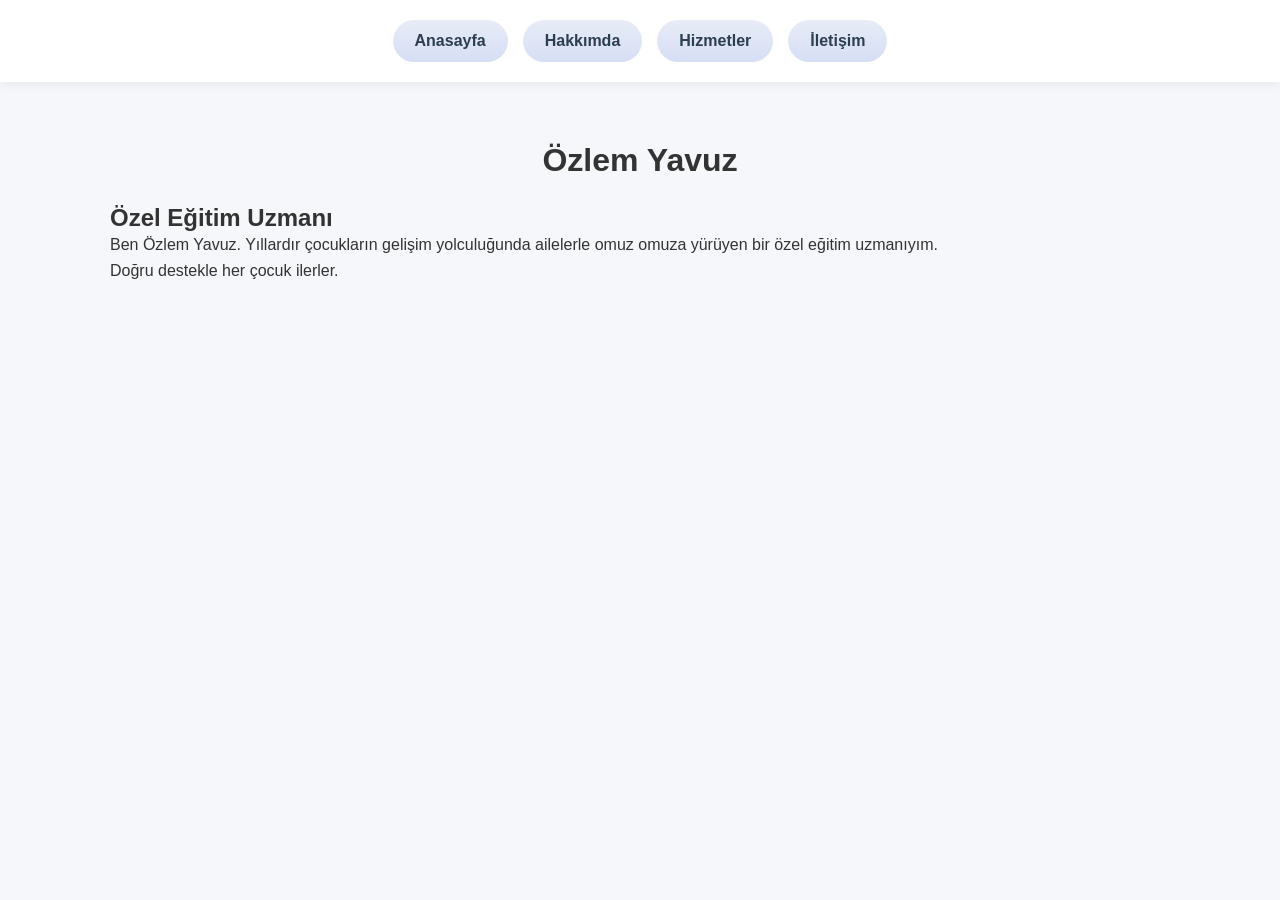
==== index.html @ 6f32b8f5 "Add files via upload" ====
<!DOCTYPE html>
<html lang="tr">
<head>
  <meta charset="UTF-8">
  <title>Özlem Yavuz | Özel Eğitim Uzmanı</title>
  <meta name="viewport" content="width=device-width, initial-scale=1.0">
  <link rel="stylesheet" href="style.css">
</head>

<body>

<nav>
  <a href="index.html">Anasayfa</a>
  <a href="hakkimda.html">Hakkımda</a>
  <a href="hizmetler.html">Hizmetler</a>
  <a href="iletisim.html">İletişim</a>
</nav>

<div class="container">
  <h1>Özlem Yavuz</h1>
  <h2>Özel Eğitim Uzmanı</h2>

  <p>
    Ben Özlem Yavuz. Yıllardır çocukların gelişim yolculuğunda ailelerle
    omuz omuza yürüyen bir özel eğitim uzmanıyım.
  </p>

  <p>
    Doğru destekle her çocuk ilerler.
  </p>
</div>

</body>
</html>
---- style.css ----
* {
  box-sizing: border-box;
  margin: 0;
  padding: 0;
  font-family: Arial, Helvetica, sans-serif;
}

body {
  background: #f6f7fb;
  color: #333;
}

/* ÜST MENÜ – BUTONLU */
nav {
  display: flex;
  justify-content: center;
  gap: 15px;
  padding: 20px;
  background: #ffffff;
  box-shadow: 0 4px 10px rgba(0,0,0,0.05);
}

nav a {
  text-decoration: none;
  padding: 12px 22px;
  border-radius: 30px;
  background: linear-gradient(to bottom, #e8ecf7, #d6def5);
  color: #2c3e50;
  font-weight: 600;
  transition: all 0.25s ease;
}

nav a:hover {
  transform: translateY(-3px);
  box-shadow: 0 8px 18px rgba(0,0,0,0.15);
  background: linear-gradient(to bottom, #d6def5, #c4cff0);
}

/* SAYFA GENEL */
.container {
  max-width: 1100px;
  margin: 40px auto;
  padding: 20px;
}

/* BAŞLIKLAR */
h1 {
  text-align: center;
  margin-bottom: 25px;
}

p {
  line-height: 1.6;
}

/* HİZMETLER – BALON KARTLAR */
.services {
  display: grid;
  grid-template-columns: repeat(auto-fit, minmax(260px, 1fr));
  gap: 25px;
  margin-top: 40px;
}

.service-card {
  background: linear-gradient(to bottom, #ffffff, #eef1fb);
  border-radius: 25px;
  padding: 25px;
  box-shadow: 0 10px 25px rgba(0,0,0,0.08);
  transition: all 0.3s ease;
  cursor: pointer;
}

.service-card h3 {
  margin-bottom: 10px;
}

.service-card:hover {
  transform: translateY(-6px) scale(1.02);
  box-shadow: 0 20px 35px rgba(0,0,0,0.18);
  background: linear-gradient(to bottom, #fdfefe, #e3e8fb);
}

.service-card:active {
  transform: translateY(-2px) scale(0.98);
}

/* MOBİL */
@media (max-width: 600px) {
  nav {
    flex-wrap: wrap;
  }
}
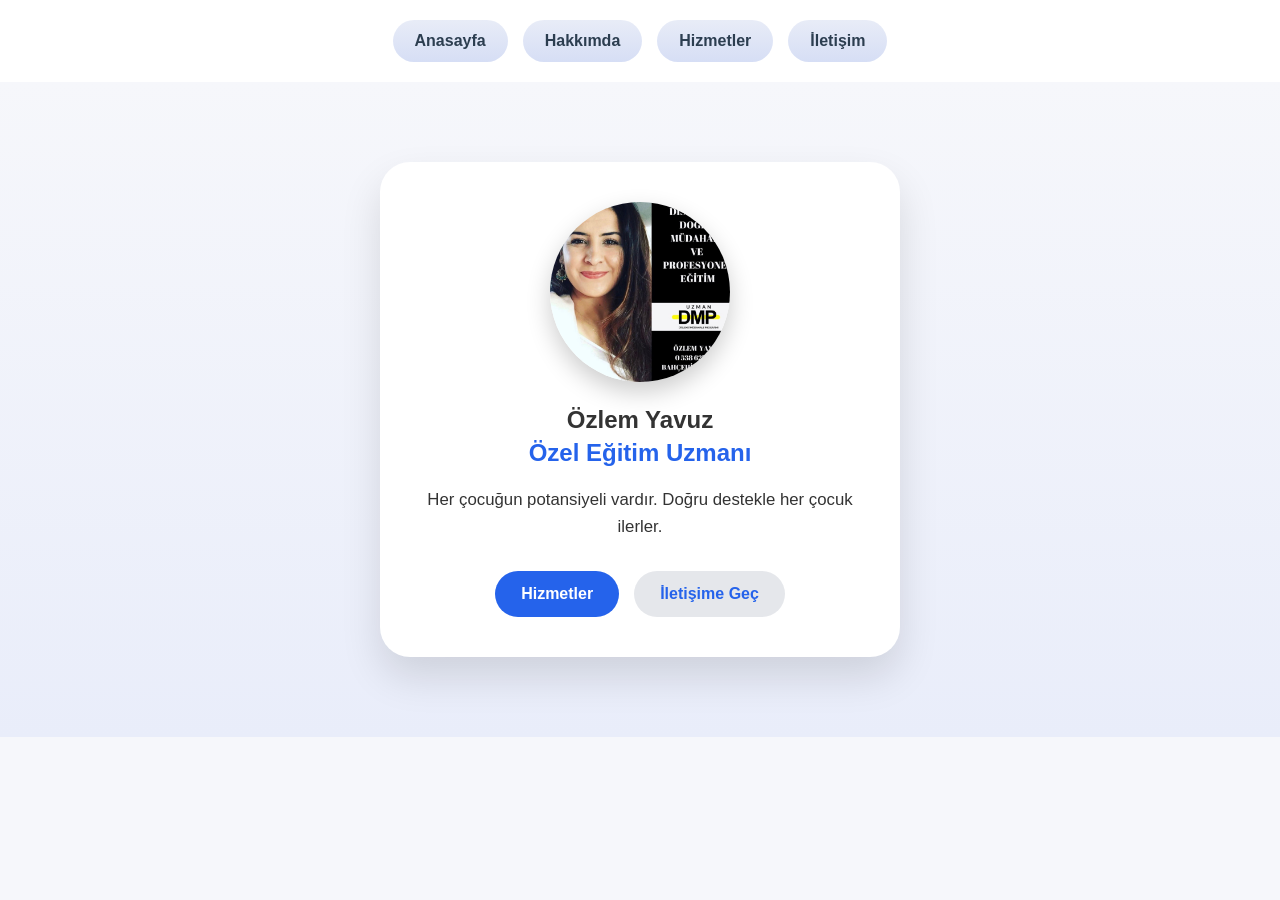
==== commit 312e9ecc: "Add files via upload" ====
--- a/index.html
+++ b/index.html
@@ -16,19 +16,26 @@
   <a href="iletisim.html">İletişim</a>
 </nav>
 
-<div class="container">
-  <h1>Özlem Yavuz</h1>
-  <h2>Özel Eğitim Uzmanı</h2>
+<section class="hero-profile">
+  <div class="hero-card">
 
-  <p>
-    Ben Özlem Yavuz. Yıllardır çocukların gelişim yolculuğunda ailelerle
-    omuz omuza yürüyen bir özel eğitim uzmanıyım.
-  </p>
+    <img src="profil.jpeg" alt="Özlem Yavuz" class="profile-img">
 
-  <p>
-    Doğru destekle her çocuk ilerler.
-  </p>
-</div>
+    <h1>Özlem Yavuz</h1>
+    <h2>Özel Eğitim Uzmanı</h2>
+
+    <p>
+      Her çocuğun potansiyeli vardır.  
+      Doğru destekle her çocuk ilerler.
+    </p>
+
+    <div class="hero-buttons">
+      <a href="hizmetler.html" class="btn primary">Hizmetler</a>
+      <a href="iletisim.html" class="btn secondary">İletişime Geç</a>
+    </div>
+
+  </div>
+</section>
 
 </body>
 </html>
--- a/style.css
+++ b/style.css
@@ -89,4 +89,207 @@
   nav {
     flex-wrap: wrap;
   }
+}
+/* HERO ALAN */
+.hero {
+  background: url("hero.jpg") center/cover no-repeat;
+  height: 75vh;
+  display: flex;
+  align-items: center;
+  padding: 0 8%;
+  color: white;
+  position: relative;
+}
+
+.hero::before {
+  content: "";
+  position: absolute;
+  inset: 0;
+  background: rgba(0,0,0,0.45);
+}
+
+.hero-text {
+  position: relative;
+  max-width: 550px;
+}
+
+.hero h1 {
+  font-size: 3em;
+  margin-bottom: 10px;
+}
+
+.hero h2 {
+  font-size: 1.6em;
+  margin-bottom: 20px;
+}
+
+.hero p {
+  font-size: 1.1em;
+  margin-bottom: 30px;
+}
+
+/* HERO BUTONLARI */
+.hero-buttons {
+  display: flex;
+  gap: 15px;
+}
+
+.btn {
+  padding: 14px 26px;
+  border-radius: 30px;
+  text-decoration: none;
+  font-weight: bold;
+  transition: all 0.25s ease;
+}
+
+.btn.primary {
+  background: #2563eb;
+  color: white;
+}
+
+.btn.secondary {
+  background: rgba(255,255,255,0.85);
+  color: #2563eb;
+}
+
+.btn:hover {
+  transform: translateY(-3px);
+  box-shadow: 0 10px 25px rgba(0,0,0,0.3);
+}
+
+/* VİTRİN */
+.showcase {
+  display: grid;
+  grid-template-columns: repeat(auto-fit, minmax(260px, 1fr));
+  gap: 30px;
+  margin-top: 60px;
+}
+
+.showcase-card {
+  background: white;
+  border-radius: 25px;
+  overflow: hidden;
+  box-shadow: 0 10px 25px rgba(0,0,0,0.1);
+  transition: all 0.3s ease;
+}
+
+.showcase-card img {
+  width: 100%;
+  height: 200px;
+  object-fit: cover;
+}
+
+.showcase-card h3 {
+  padding: 15px;
+}
+
+.showcase-card p {
+  padding: 0 15px 20px;
+}
+
+.showcase-card:hover {
+  transform: translateY(-6px);
+  box-shadow: 0 20px 35px rgba(0,0,0,0.2);
+}
+
+/* MOBİL */
+@media (max-width: 768px) {
+  .hero {
+    height: auto;
+    padding: 80px 20px;
+  }
+
+  .hero h1 {
+    font-size: 2.2em;
+  }
+
+  .hero-buttons {
+    flex-direction: column;
+  }
+}
+/* PROFİL ODAKLI HERO */
+.hero-profile {
+  display: flex;
+  justify-content: center;
+  align-items: center;
+  padding: 80px 20px;
+  background: linear-gradient(to bottom, #f6f7fb, #e9edfa);
+}
+
+.hero-card {
+  background: white;
+  border-radius: 30px;
+  padding: 40px;
+  max-width: 520px;
+  text-align: center;
+  box-shadow: 0 20px 40px rgba(0,0,0,0.12);
+}
+
+.profile-img {
+  width: 180px;
+  height: 180px;
+  object-fit: cover;
+  border-radius: 50%;
+  margin-bottom: 20px;
+  box-shadow: 0 10px 25px rgba(0,0,0,0.2);
+}
+
+.hero-card h1 {
+  margin-bottom: 5px;
+}
+
+.hero-card h2 {
+  color: #2563eb;
+  margin-bottom: 20px;
+}
+
+.hero-card p {
+  font-size: 1.05em;
+  margin-bottom: 30px;
+}
+
+/* BUTONLAR */
+.hero-buttons {
+  display: flex;
+  gap: 15px;
+  justify-content: center;
+}
+
+.btn {
+  padding: 14px 26px;
+  border-radius: 30px;
+  text-decoration: none;
+  font-weight: bold;
+  transition: all 0.25s ease;
+}
+
+.btn.primary {
+  background: #2563eb;
+  color: white;
+}
+
+.btn.secondary {
+  background: #e5e7eb;
+  color: #2563eb;
+}
+
+.btn:hover {
+  transform: translateY(-3px);
+  box-shadow: 0 10px 25px rgba(0,0,0,0.25);
+}
+
+/* MOBİL */
+@media (max-width: 600px) {
+  .hero-card {
+    padding: 30px 20px;
+  }
+
+  .profile-img {
+    width: 150px;
+    height: 150px;
+  }
+
+  .hero-buttons {
+    flex-direction: column;
+  }
 }
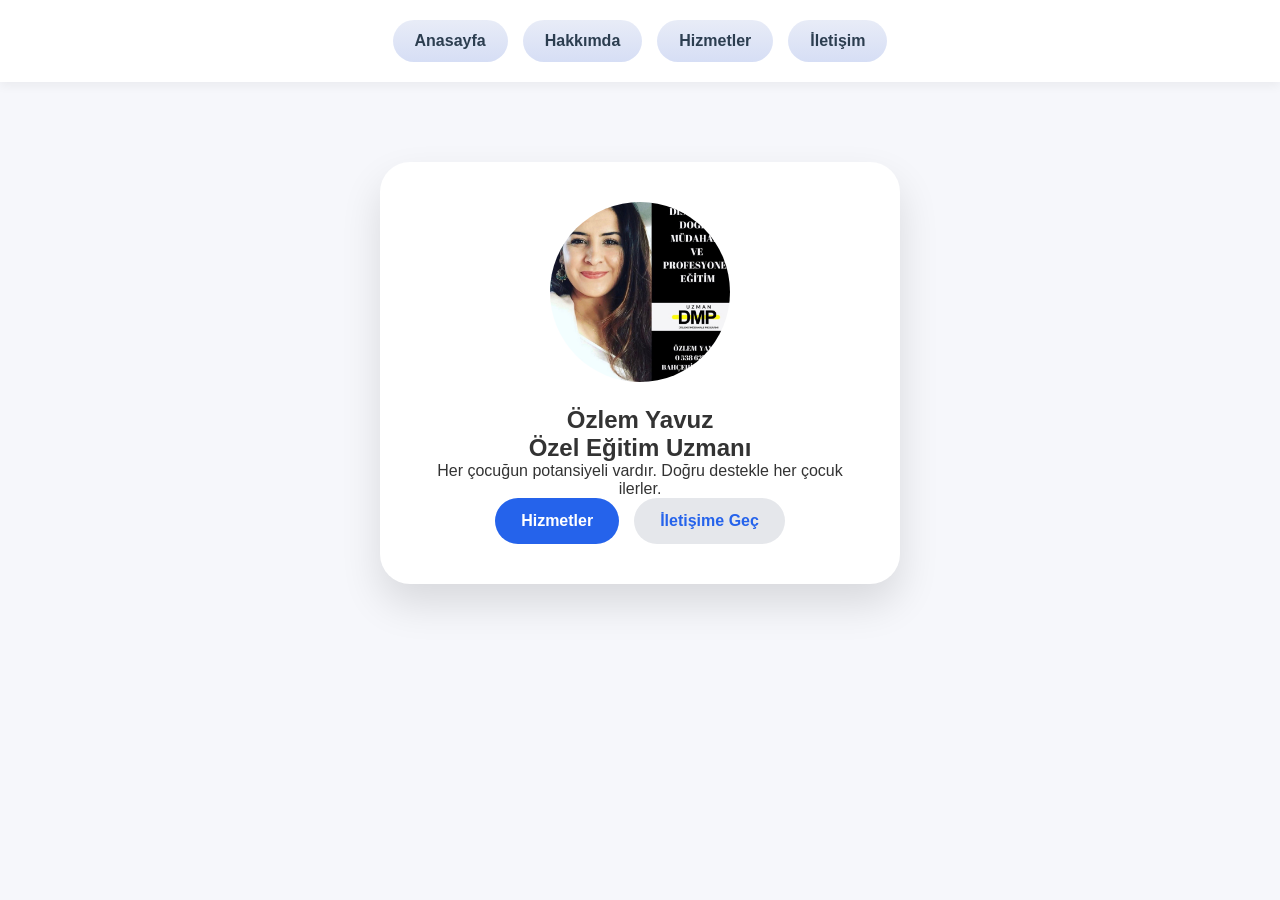
==== commit 4aa9ca78: "Add files via upload" ====
--- a/index.html
+++ b/index.html
@@ -6,7 +6,6 @@
   <meta name="viewport" content="width=device-width, initial-scale=1.0">
   <link rel="stylesheet" href="style.css">
 </head>
-
 <body>
 
 <nav>
--- a/style.css
+++ b/style.css
@@ -10,13 +10,13 @@
   color: #333;
 }
 
-/* ÜST MENÜ – BUTONLU */
+/* NAV */
 nav {
   display: flex;
   justify-content: center;
   gap: 15px;
   padding: 20px;
-  background: #ffffff;
+  background: white;
   box-shadow: 0 4px 10px rgba(0,0,0,0.05);
 }
 
@@ -26,194 +26,20 @@
   border-radius: 30px;
   background: linear-gradient(to bottom, #e8ecf7, #d6def5);
   color: #2c3e50;
-  font-weight: 600;
-  transition: all 0.25s ease;
+  font-weight: bold;
+  transition: 0.25s;
 }
 
 nav a:hover {
   transform: translateY(-3px);
   box-shadow: 0 8px 18px rgba(0,0,0,0.15);
-  background: linear-gradient(to bottom, #d6def5, #c4cff0);
 }
 
-/* SAYFA GENEL */
-.container {
-  max-width: 1100px;
-  margin: 40px auto;
-  padding: 20px;
-}
-
-/* BAŞLIKLAR */
-h1 {
-  text-align: center;
-  margin-bottom: 25px;
-}
-
-p {
-  line-height: 1.6;
-}
-
-/* HİZMETLER – BALON KARTLAR */
-.services {
-  display: grid;
-  grid-template-columns: repeat(auto-fit, minmax(260px, 1fr));
-  gap: 25px;
-  margin-top: 40px;
-}
-
-.service-card {
-  background: linear-gradient(to bottom, #ffffff, #eef1fb);
-  border-radius: 25px;
-  padding: 25px;
-  box-shadow: 0 10px 25px rgba(0,0,0,0.08);
-  transition: all 0.3s ease;
-  cursor: pointer;
-}
-
-.service-card h3 {
-  margin-bottom: 10px;
-}
-
-.service-card:hover {
-  transform: translateY(-6px) scale(1.02);
-  box-shadow: 0 20px 35px rgba(0,0,0,0.18);
-  background: linear-gradient(to bottom, #fdfefe, #e3e8fb);
-}
-
-.service-card:active {
-  transform: translateY(-2px) scale(0.98);
-}
-
-/* MOBİL */
-@media (max-width: 600px) {
-  nav {
-    flex-wrap: wrap;
-  }
-}
-/* HERO ALAN */
-.hero {
-  background: url("hero.jpg") center/cover no-repeat;
-  height: 75vh;
-  display: flex;
-  align-items: center;
-  padding: 0 8%;
-  color: white;
-  position: relative;
-}
-
-.hero::before {
-  content: "";
-  position: absolute;
-  inset: 0;
-  background: rgba(0,0,0,0.45);
-}
-
-.hero-text {
-  position: relative;
-  max-width: 550px;
-}
-
-.hero h1 {
-  font-size: 3em;
-  margin-bottom: 10px;
-}
-
-.hero h2 {
-  font-size: 1.6em;
-  margin-bottom: 20px;
-}
-
-.hero p {
-  font-size: 1.1em;
-  margin-bottom: 30px;
-}
-
-/* HERO BUTONLARI */
-.hero-buttons {
-  display: flex;
-  gap: 15px;
-}
-
-.btn {
-  padding: 14px 26px;
-  border-radius: 30px;
-  text-decoration: none;
-  font-weight: bold;
-  transition: all 0.25s ease;
-}
-
-.btn.primary {
-  background: #2563eb;
-  color: white;
-}
-
-.btn.secondary {
-  background: rgba(255,255,255,0.85);
-  color: #2563eb;
-}
-
-.btn:hover {
-  transform: translateY(-3px);
-  box-shadow: 0 10px 25px rgba(0,0,0,0.3);
-}
-
-/* VİTRİN */
-.showcase {
-  display: grid;
-  grid-template-columns: repeat(auto-fit, minmax(260px, 1fr));
-  gap: 30px;
-  margin-top: 60px;
-}
-
-.showcase-card {
-  background: white;
-  border-radius: 25px;
-  overflow: hidden;
-  box-shadow: 0 10px 25px rgba(0,0,0,0.1);
-  transition: all 0.3s ease;
-}
-
-.showcase-card img {
-  width: 100%;
-  height: 200px;
-  object-fit: cover;
-}
-
-.showcase-card h3 {
-  padding: 15px;
-}
-
-.showcase-card p {
-  padding: 0 15px 20px;
-}
-
-.showcase-card:hover {
-  transform: translateY(-6px);
-  box-shadow: 0 20px 35px rgba(0,0,0,0.2);
-}
-
-/* MOBİL */
-@media (max-width: 768px) {
-  .hero {
-    height: auto;
-    padding: 80px 20px;
-  }
-
-  .hero h1 {
-    font-size: 2.2em;
-  }
-
-  .hero-buttons {
-    flex-direction: column;
-  }
-}
-/* PROFİL ODAKLI HERO */
+/* ANA SAYFA */
 .hero-profile {
   display: flex;
   justify-content: center;
-  align-items: center;
   padding: 80px 20px;
-  background: linear-gradient(to bottom, #f6f7fb, #e9edfa);
 }
 
 .hero-card {
@@ -228,31 +54,16 @@
 .profile-img {
   width: 180px;
   height: 180px;
+  border-radius: 50%;
   object-fit: cover;
-  border-radius: 50%;
-  margin-bottom: 20px;
-  box-shadow: 0 10px 25px rgba(0,0,0,0.2);
-}
-
-.hero-card h1 {
-  margin-bottom: 5px;
-}
-
-.hero-card h2 {
-  color: #2563eb;
   margin-bottom: 20px;
 }
 
-.hero-card p {
-  font-size: 1.05em;
-  margin-bottom: 30px;
-}
-
-/* BUTONLAR */
+/* BUTON */
 .hero-buttons {
   display: flex;
+  justify-content: center;
   gap: 15px;
-  justify-content: center;
 }
 
 .btn {
@@ -260,36 +71,71 @@
   border-radius: 30px;
   text-decoration: none;
   font-weight: bold;
-  transition: all 0.25s ease;
 }
 
-.btn.primary {
+.primary {
   background: #2563eb;
   color: white;
 }
 
-.btn.secondary {
+.secondary {
   background: #e5e7eb;
   color: #2563eb;
 }
 
-.btn:hover {
-  transform: translateY(-3px);
-  box-shadow: 0 10px 25px rgba(0,0,0,0.25);
+/* SAYFA KART */
+.page-card {
+  background: white;
+  border-radius: 30px;
+  padding: 40px;
+  max-width: 900px;
+  margin: 60px auto;
+  box-shadow: 0 20px 40px rgba(0,0,0,0.12);
 }
 
-/* MOBİL */
-@media (max-width: 600px) {
-  .hero-card {
-    padding: 30px 20px;
-  }
+/* HİZMETLER */
+.services {
+  display: grid;
+  grid-template-columns: repeat(auto-fit, minmax(260px, 1fr));
+  gap: 25px;
+}
 
-  .profile-img {
-    width: 150px;
-    height: 150px;
-  }
+.service-card {
+  background: linear-gradient(to bottom, #ffffff, #eef1fb);
+  border-radius: 25px;
+  padding: 25px;
+  box-shadow: 0 15px 30px rgba(0,0,0,0.1);
+  transition: 0.3s;
+}
 
-  .hero-buttons {
-    flex-direction: column;
-  }
-}+.service-card:hover {
+  transform: translateY(-6px);
+}
+
+/* İLETİŞİM */
+.contact-box {
+  display: grid;
+  grid-template-columns: repeat(auto-fit, minmax(220px, 1fr));
+  gap: 25px;
+}
+
+.contact-item {
+  background: linear-gradient(to bottom, #ffffff, #eef1fb);
+  border-radius: 25px;
+  padding: 25px;
+  text-align: center;
+}
+
+.contact-btn {
+  display: inline-block;
+  margin-top: 12px;
+  padding: 12px 22px;
+  border-radius: 30px;
+  color: white;
+  text-decoration: none;
+  font-weight: bold;
+}
+
+.call { background: #2563eb; }
+.whatsapp { background: #22c55e; }
+.mail { background: #6366f1; }
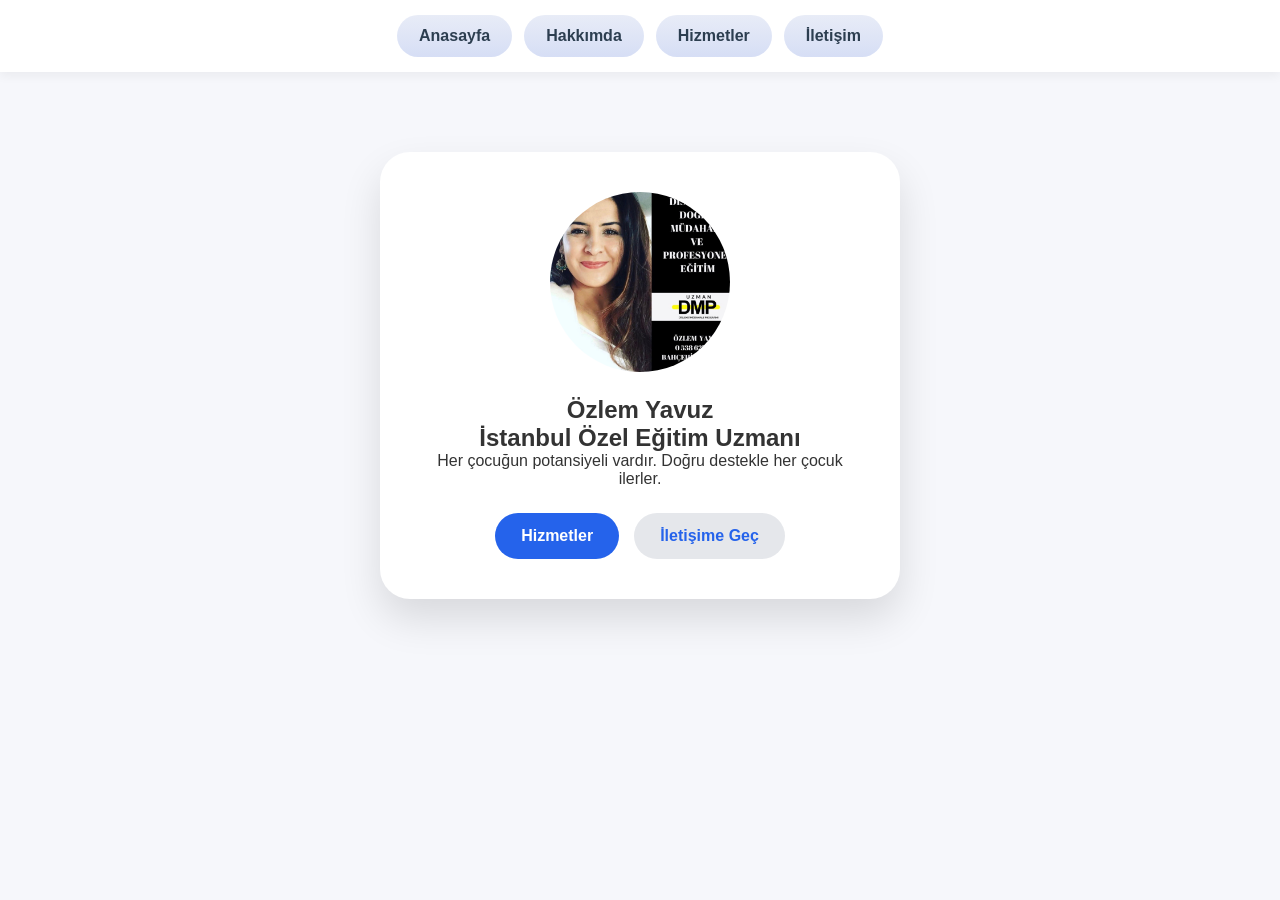
==== commit f28f8c14: "Add files via upload" ====
--- a/index.html
+++ b/index.html
@@ -2,7 +2,10 @@
 <html lang="tr">
 <head>
   <meta charset="UTF-8">
-  <title>Özlem Yavuz | Özel Eğitim Uzmanı</title>
+  <title>Özlem Yavuz | İstanbul Özel Eğitim Uzmanı</title>
+
+  <meta name="description" content="Özlem Yavuz, İstanbul’da oyun terapisi, ABA terapi, disleksi ve otizm destek programları sunan özel eğitim uzmanıdır. Çocuklar ve aileler için bireysel eğitim planları hazırlar.">
+
   <meta name="viewport" content="width=device-width, initial-scale=1.0">
   <link rel="stylesheet" href="style.css">
 </head>
@@ -21,7 +24,7 @@
     <img src="profil.jpeg" alt="Özlem Yavuz" class="profile-img">
 
     <h1>Özlem Yavuz</h1>
-    <h2>Özel Eğitim Uzmanı</h2>
+    <h2>İstanbul Özel Eğitim Uzmanı</h2>
 
     <p>
       Her çocuğun potansiyeli vardır.  
--- a/style.css
+++ b/style.css
@@ -10,13 +10,17 @@
   color: #333;
 }
 
-/* NAV */
+/* ======================
+   NAV (ÜST BUTONLAR)
+====================== */
 nav {
   display: flex;
   justify-content: center;
-  gap: 15px;
-  padding: 20px;
-  background: white;
+  align-items: center;
+  flex-wrap: wrap;              /* TAŞMAYI ENGELLER */
+  gap: 12px;
+  padding: 15px;
+  background: #ffffff;
   box-shadow: 0 4px 10px rgba(0,0,0,0.05);
 }
 
@@ -27,7 +31,8 @@
   background: linear-gradient(to bottom, #e8ecf7, #d6def5);
   color: #2c3e50;
   font-weight: bold;
-  transition: 0.25s;
+  white-space: nowrap;          /* BUTON İÇİ KAYMASIN */
+  transition: all 0.25s ease;
 }
 
 nav a:hover {
@@ -35,7 +40,9 @@
   box-shadow: 0 8px 18px rgba(0,0,0,0.15);
 }
 
-/* ANA SAYFA */
+/* ======================
+   ANA SAYFA (PROFİL)
+====================== */
 .hero-profile {
   display: flex;
   justify-content: center;
@@ -59,11 +66,11 @@
   margin-bottom: 20px;
 }
 
-/* BUTON */
 .hero-buttons {
   display: flex;
   justify-content: center;
   gap: 15px;
+  margin-top: 25px;
 }
 
 .btn {
@@ -71,6 +78,7 @@
   border-radius: 30px;
   text-decoration: none;
   font-weight: bold;
+  transition: all 0.25s ease;
 }
 
 .primary {
@@ -83,7 +91,14 @@
   color: #2563eb;
 }
 
-/* SAYFA KART */
+.btn:hover {
+  transform: translateY(-3px);
+  box-shadow: 0 10px 25px rgba(0,0,0,0.25);
+}
+
+/* ======================
+   ORTAK SAYFA KARTI
+====================== */
 .page-card {
   background: white;
   border-radius: 30px;
@@ -93,7 +108,20 @@
   box-shadow: 0 20px 40px rgba(0,0,0,0.12);
 }
 
-/* HİZMETLER */
+.page-card h1 {
+  text-align: center;
+  margin-bottom: 30px;
+}
+
+.page-card p {
+  font-size: 1.05em;
+  line-height: 1.7;
+  margin-bottom: 18px;
+}
+
+/* ======================
+   HİZMETLER
+====================== */
 .services {
   display: grid;
   grid-template-columns: repeat(auto-fit, minmax(260px, 1fr));
@@ -105,14 +133,33 @@
   border-radius: 25px;
   padding: 25px;
   box-shadow: 0 15px 30px rgba(0,0,0,0.1);
-  transition: 0.3s;
+  transition: all 0.3s ease;
+  text-align: center;
 }
 
 .service-card:hover {
   transform: translateY(-6px);
-}
-
-/* İLETİŞİM */
+  box-shadow: 0 25px 45px rgba(0,0,0,0.18);
+}
+
+.service-icon {
+  font-size: 32px;
+  margin-bottom: 12px;
+  display: inline-block;
+  transition: transform 0.3s ease;
+}
+
+.service-card:hover .service-icon {
+  transform: scale(1.15);
+}
+
+.service-card h3 {
+  margin-bottom: 10px;
+}
+
+/* ======================
+   İLETİŞİM
+====================== */
 .contact-box {
   display: grid;
   grid-template-columns: repeat(auto-fit, minmax(220px, 1fr));
@@ -124,6 +171,7 @@
   border-radius: 25px;
   padding: 25px;
   text-align: center;
+  box-shadow: 0 15px 30px rgba(0,0,0,0.1);
 }
 
 .contact-btn {
@@ -134,8 +182,28 @@
   color: white;
   text-decoration: none;
   font-weight: bold;
+  transition: all 0.25s ease;
+}
+
+.contact-btn:hover {
+  transform: translateY(-3px);
+  box-shadow: 0 10px 25px rgba(0,0,0,0.25);
 }
 
 .call { background: #2563eb; }
 .whatsapp { background: #22c55e; }
-.mail { background: #6366f1; }+.mail { background: #6366f1; }
+
+/* ======================
+   MOBİL
+====================== */
+@media (max-width: 600px) {
+  nav a {
+    padding: 10px 18px;
+    font-size: 14px;
+  }
+
+  .hero-buttons {
+    flex-direction: column;
+  }
+}
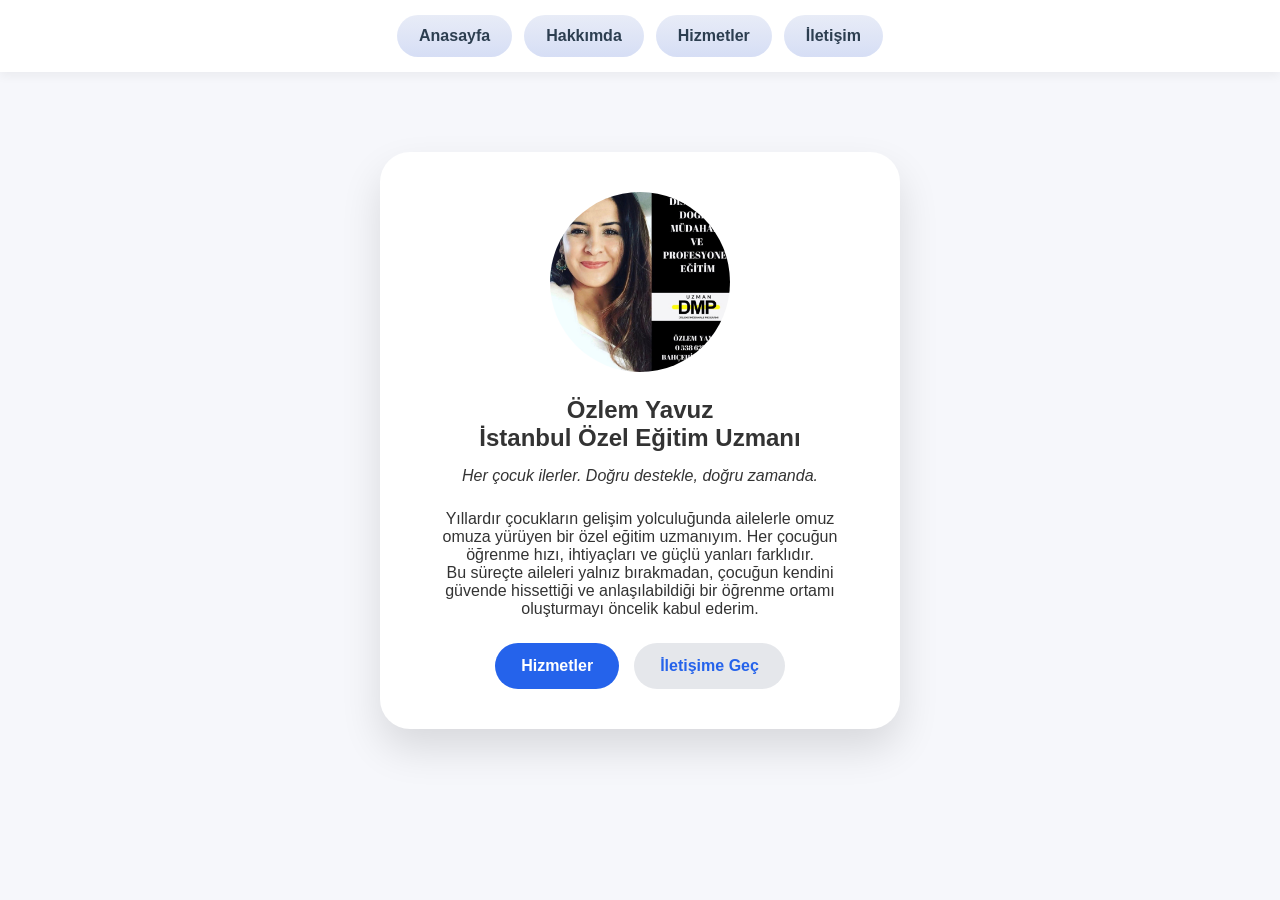
==== commit 1fc70fb7: "Add files via upload" ====
--- a/index.html
+++ b/index.html
@@ -26,9 +26,21 @@
     <h1>Özlem Yavuz</h1>
     <h2>İstanbul Özel Eğitim Uzmanı</h2>
 
+    <!-- GÜÇLÜ CÜMLE – İMZA -->
+    <p style="font-style: italic; margin: 15px 0 25px 0;">
+      Her çocuk ilerler. Doğru destekle, doğru zamanda.
+    </p>
+
     <p>
-      Her çocuğun potansiyeli vardır.  
-      Doğru destekle her çocuk ilerler.
+      Yıllardır çocukların gelişim yolculuğunda ailelerle omuz omuza
+      yürüyen bir özel eğitim uzmanıyım. Her çocuğun öğrenme hızı,
+      ihtiyaçları ve güçlü yanları farklıdır.
+    </p>
+
+    <p>
+      Bu süreçte aileleri yalnız bırakmadan, çocuğun kendini güvende
+      hissettiği ve anlaşılabildiği bir öğrenme ortamı oluşturmayı
+      öncelik kabul ederim.
     </p>
 
     <div class="hero-buttons">
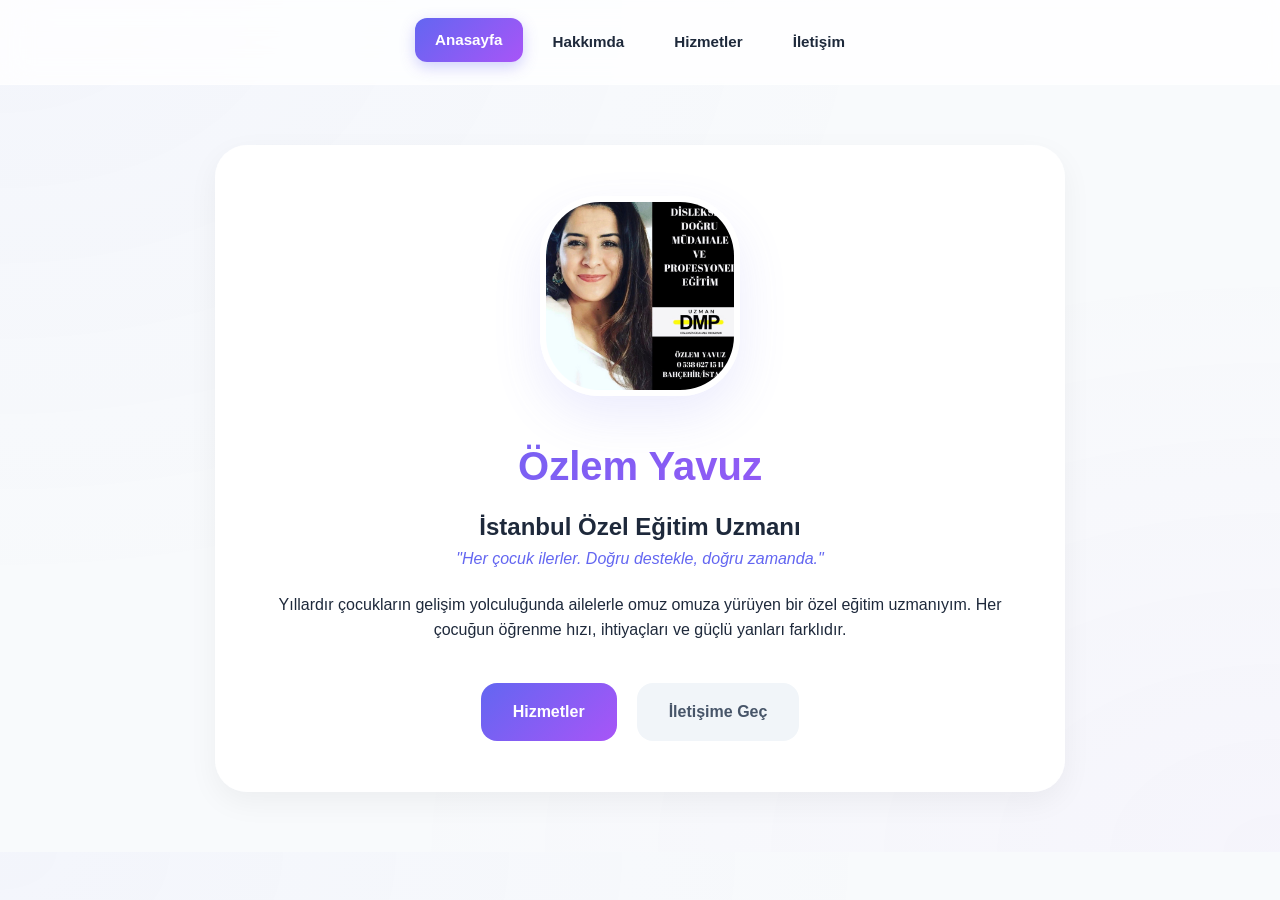
==== commit be935db1: "Add files via upload" ====
--- a/index.html
+++ b/index.html
@@ -3,9 +3,7 @@
 <head>
   <meta charset="UTF-8">
   <title>Özlem Yavuz | İstanbul Özel Eğitim Uzmanı</title>
-
-  <meta name="description" content="Özlem Yavuz, İstanbul’da oyun terapisi, ABA terapi, disleksi ve otizm destek programları sunan özel eğitim uzmanıdır. Çocuklar ve aileler için bireysel eğitim planları hazırlar.">
-
+  <meta name="description" content="Özlem Yavuz, İstanbul’da oyun terapisi, ABA terapi, disleksi ve otizm destek programları sunan özel eğitim uzmanıdır.">
   <meta name="viewport" content="width=device-width, initial-scale=1.0">
   <link rel="stylesheet" href="style.css">
 </head>
@@ -20,36 +18,26 @@
 
 <section class="hero-profile">
   <div class="hero-card">
-
     <img src="profil.jpeg" alt="Özlem Yavuz" class="profile-img">
-
     <h1>Özlem Yavuz</h1>
     <h2>İstanbul Özel Eğitim Uzmanı</h2>
 
-    <!-- GÜÇLÜ CÜMLE – İMZA -->
-    <p style="font-style: italic; margin: 15px 0 25px 0;">
-      Her çocuk ilerler. Doğru destekle, doğru zamanda.
+    <p style="font-style: italic; color: #6366f1; margin-bottom: 20px; font-weight: 500;">
+      "Her çocuk ilerler. Doğru destekle, doğru zamanda."
     </p>
 
     <p>
-      Yıllardır çocukların gelişim yolculuğunda ailelerle omuz omuza
-      yürüyen bir özel eğitim uzmanıyım. Her çocuğun öğrenme hızı,
-      ihtiyaçları ve güçlü yanları farklıdır.
-    </p>
-
-    <p>
-      Bu süreçte aileleri yalnız bırakmadan, çocuğun kendini güvende
-      hissettiği ve anlaşılabildiği bir öğrenme ortamı oluşturmayı
-      öncelik kabul ederim.
+      Yıllardır çocukların gelişim yolculuğunda ailelerle omuz omuza yürüyen bir özel eğitim uzmanıyım. 
+      Her çocuğun öğrenme hızı, ihtiyaçları ve güçlü yanları farklıdır.
     </p>
 
     <div class="hero-buttons">
       <a href="hizmetler.html" class="btn primary">Hizmetler</a>
       <a href="iletisim.html" class="btn secondary">İletişime Geç</a>
     </div>
-
   </div>
 </section>
 
+<script src="script.js"></script>
 </body>
-</html>+</html>
--- a/style.css
+++ b/style.css
@@ -1,209 +1,163 @@
+/* ============================================================
+   ÖZLEM YAVUZ - PREMIUM MODERN TASARIM (2026)
+   ============================================================ */
+
+:root {
+  --primary-gradient: linear-gradient(135deg, #6366f1 0%, #a855f7 100%);
+  --bg-color: #f8fafc;
+  --card-bg: rgba(255, 255, 255, 0.95);
+  --text-dark: #1e293b;
+  --text-light: #64748b;
+  --shadow-soft: 0 10px 30px rgba(0, 0, 0, 0.05);
+  --shadow-strong: 0 20px 50px rgba(99, 102, 241, 0.12);
+}
+
 * {
   box-sizing: border-box;
   margin: 0;
   padding: 0;
-  font-family: Arial, Helvetica, sans-serif;
+  font-family: 'Inter', -apple-system, BlinkMacSystemFont, sans-serif;
 }
 
 body {
-  background: #f6f7fb;
-  color: #333;
+  background-color: var(--bg-color);
+  background-image: radial-gradient(at 0% 0%, rgba(99, 102, 241, 0.03) 0px, transparent 50%),
+                    radial-gradient(at 100% 100%, rgba(168, 85, 247, 0.03) 0px, transparent 50%);
+  color: var(--text-dark);
+  line-height: 1.6;
 }
 
-/* ======================
-   NAV (ÜST BUTONLAR)
-====================== */
+/* NAVIGASYON */
 nav {
   display: flex;
   justify-content: center;
-  align-items: center;
-  flex-wrap: wrap;              /* TAŞMAYI ENGELLER */
-  gap: 12px;
-  padding: 15px;
-  background: #ffffff;
-  box-shadow: 0 4px 10px rgba(0,0,0,0.05);
+  gap: 10px;
+  padding: 20px;
+  position: sticky;
+  top: 0;
+  z-index: 1000;
+  background: rgba(255, 255, 255, 0.8);
+  backdrop-filter: blur(15px);
+  -webkit-backdrop-filter: blur(15px);
+  border-bottom: 1px solid rgba(255, 255, 255, 0.3);
 }
 
 nav a {
   text-decoration: none;
-  padding: 12px 22px;
-  border-radius: 30px;
-  background: linear-gradient(to bottom, #e8ecf7, #d6def5);
-  color: #2c3e50;
-  font-weight: bold;
-  white-space: nowrap;          /* BUTON İÇİ KAYMASIN */
-  transition: all 0.25s ease;
+  padding: 10px 20px;
+  border-radius: 12px;
+  color: var(--text-dark);
+  font-weight: 600;
+  font-size: 0.95rem;
+  transition: all 0.3s cubic-bezier(0.4, 0, 0.2, 1);
 }
 
-nav a:hover {
-  transform: translateY(-3px);
-  box-shadow: 0 8px 18px rgba(0,0,0,0.15);
+nav a:hover, nav a.active {
+  background: var(--primary-gradient);
+  color: white;
+  transform: translateY(-2px);
+  box-shadow: 0 5px 15px rgba(99, 102, 241, 0.3);
 }
 
-/* ======================
-   ANA SAYFA (PROFİL)
-====================== */
-.hero-profile {
-  display: flex;
-  justify-content: center;
-  padding: 80px 20px;
+/* ANA KARTLAR */
+.hero-profile, .page-card {
+  padding: 60px 20px;
 }
 
-.hero-card {
-  background: white;
-  border-radius: 30px;
-  padding: 40px;
-  max-width: 520px;
+.hero-card, .page-card {
+  background: var(--card-bg);
+  border-radius: 32px;
+  padding: 50px;
+  max-width: 850px;
+  margin: 0 auto;
+  box-shadow: var(--shadow-soft);
+  border: 1px solid rgba(255, 255, 255, 0.5);
   text-align: center;
-  box-shadow: 0 20px 40px rgba(0,0,0,0.12);
 }
 
 .profile-img {
-  width: 180px;
-  height: 180px;
-  border-radius: 50%;
+  width: 200px;
+  height: 200px;
+  border-radius: 60px; /* Modern squircle */
   object-fit: cover;
-  margin-bottom: 20px;
+  margin-bottom: 30px;
+  border: 6px solid white;
+  box-shadow: var(--shadow-strong);
 }
 
+h1 {
+  font-size: 2.5rem;
+  margin-bottom: 10px;
+  background: var(--primary-gradient);
+  -webkit-background-clip: text;
+  -webkit-text-fill-color: transparent;
+}
+
+/* BUTONLAR */
 .hero-buttons {
   display: flex;
   justify-content: center;
-  gap: 15px;
-  margin-top: 25px;
+  gap: 20px;
+  margin-top: 40px;
 }
 
 .btn {
-  padding: 14px 26px;
-  border-radius: 30px;
+  padding: 16px 32px;
+  border-radius: 16px;
   text-decoration: none;
-  font-weight: bold;
-  transition: all 0.25s ease;
+  font-weight: 700;
+  transition: all 0.4s;
 }
 
-.primary {
-  background: #2563eb;
-  color: white;
+.primary { background: var(--primary-gradient); color: white; }
+.secondary { background: #f1f5f9; color: #475569; }
+
+.btn:hover {
+  transform: translateY(-5px);
+  box-shadow: var(--shadow-strong);
 }
 
-.secondary {
-  background: #e5e7eb;
-  color: #2563eb;
-}
-
-.btn:hover {
-  transform: translateY(-3px);
-  box-shadow: 0 10px 25px rgba(0,0,0,0.25);
-}
-
-/* ======================
-   ORTAK SAYFA KARTI
-====================== */
-.page-card {
-  background: white;
-  border-radius: 30px;
-  padding: 40px;
-  max-width: 900px;
-  margin: 60px auto;
-  box-shadow: 0 20px 40px rgba(0,0,0,0.12);
-}
-
-.page-card h1 {
-  text-align: center;
-  margin-bottom: 30px;
-}
-
-.page-card p {
-  font-size: 1.05em;
-  line-height: 1.7;
-  margin-bottom: 18px;
-}
-
-/* ======================
-   HİZMETLER
-====================== */
+/* HİZMETLER GRID */
 .services {
   display: grid;
-  grid-template-columns: repeat(auto-fit, minmax(260px, 1fr));
+  grid-template-columns: repeat(auto-fit, minmax(280px, 1fr));
   gap: 25px;
+  margin-top: 40px;
 }
 
 .service-card {
-  background: linear-gradient(to bottom, #ffffff, #eef1fb);
-  border-radius: 25px;
-  padding: 25px;
-  box-shadow: 0 15px 30px rgba(0,0,0,0.1);
-  transition: all 0.3s ease;
-  text-align: center;
+  background: white;
+  padding: 35px;
+  border-radius: 24px;
+  border: 1px solid #f1f5f9;
+  transition: 0.4s;
 }
 
 .service-card:hover {
-  transform: translateY(-6px);
-  box-shadow: 0 25px 45px rgba(0,0,0,0.18);
+  transform: translateY(-10px);
+  border-color: #a855f7;
+  box-shadow: var(--shadow-strong);
 }
 
-.service-icon {
-  font-size: 32px;
-  margin-bottom: 12px;
-  display: inline-block;
-  transition: transform 0.3s ease;
+.service-icon { font-size: 45px; margin-bottom: 20px; display: block; }
+
+/* İLETİŞİM */
+.contact-box {
+  display: grid;
+  grid-template-columns: repeat(auto-fit, minmax(240px, 1fr));
+  gap: 20px;
 }
 
-.service-card:hover .service-icon {
-  transform: scale(1.15);
-}
+.contact-item { background: #fff; padding: 30px; border-radius: 24px; border: 1px solid #f1f5f9; }
+.contact-btn { width: 100%; padding: 15px; border-radius: 12px; margin-top: 15px; display: block; color: white; text-decoration: none; font-weight: bold; }
 
-.service-card h3 {
-  margin-bottom: 10px;
-}
-
-/* ======================
-   İLETİŞİM
-====================== */
-.contact-box {
-  display: grid;
-  grid-template-columns: repeat(auto-fit, minmax(220px, 1fr));
-  gap: 25px;
-}
-
-.contact-item {
-  background: linear-gradient(to bottom, #ffffff, #eef1fb);
-  border-radius: 25px;
-  padding: 25px;
-  text-align: center;
-  box-shadow: 0 15px 30px rgba(0,0,0,0.1);
-}
-
-.contact-btn {
-  display: inline-block;
-  margin-top: 12px;
-  padding: 12px 22px;
-  border-radius: 30px;
-  color: white;
-  text-decoration: none;
-  font-weight: bold;
-  transition: all 0.25s ease;
-}
-
-.contact-btn:hover {
-  transform: translateY(-3px);
-  box-shadow: 0 10px 25px rgba(0,0,0,0.25);
-}
-
-.call { background: #2563eb; }
-.whatsapp { background: #22c55e; }
+.call { background: #3b82f6; }
+.whatsapp { background: #10b981; }
 .mail { background: #6366f1; }
 
-/* ======================
-   MOBİL
-====================== */
+/* MOBİL */
 @media (max-width: 600px) {
-  nav a {
-    padding: 10px 18px;
-    font-size: 14px;
-  }
-
-  .hero-buttons {
-    flex-direction: column;
-  }
-}+  .hero-card, .page-card { padding: 30px 20px; border-radius: 20px; }
+  .hero-buttons { flex-direction: column; }
+  nav a { padding: 8px 12px; font-size: 13px; }
+}
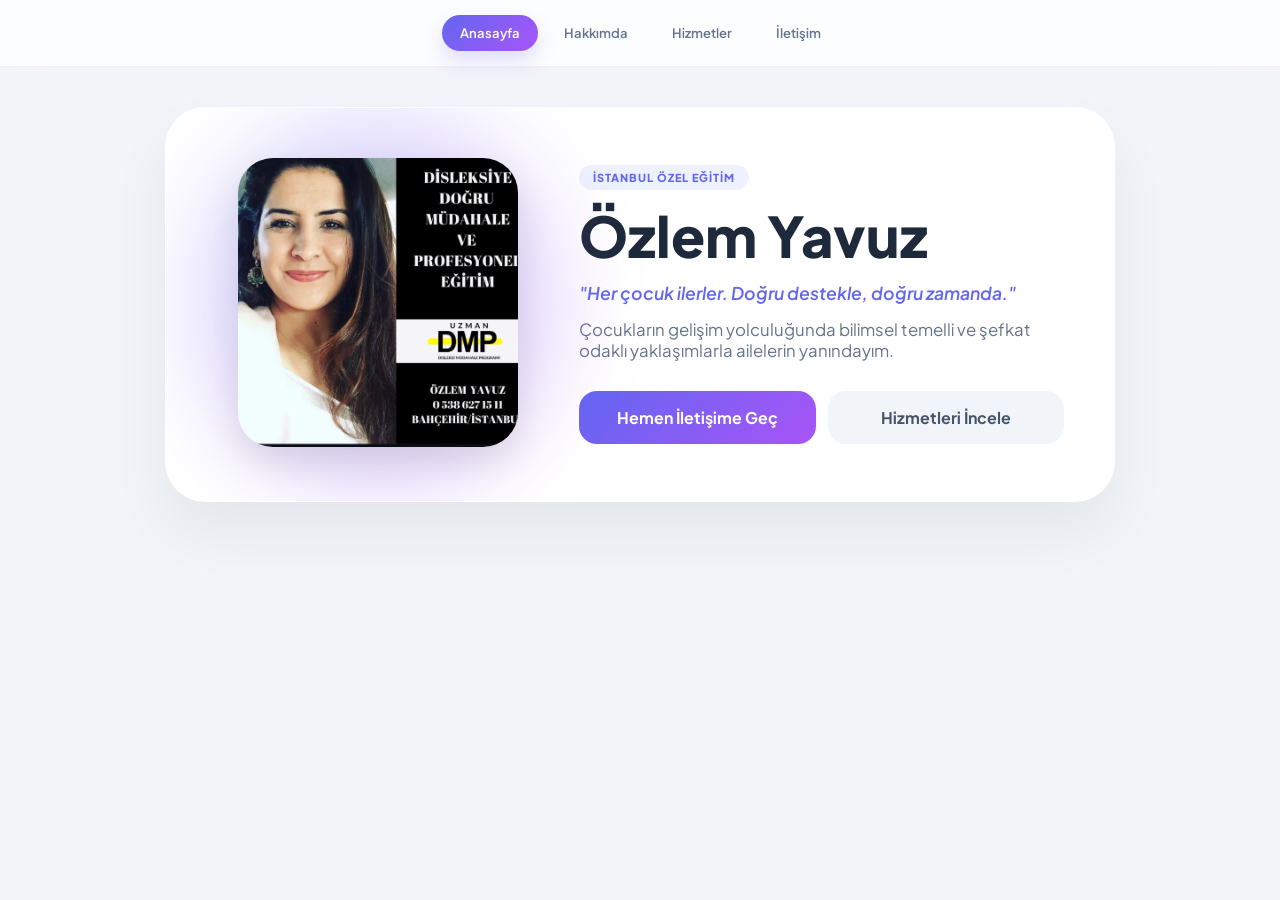
==== commit fa52db50: "Add files via upload" ====
--- a/index.html
+++ b/index.html
@@ -2,41 +2,43 @@
 <html lang="tr">
 <head>
   <meta charset="UTF-8">
-  <title>Özlem Yavuz | İstanbul Özel Eğitim Uzmanı</title>
-  <meta name="description" content="Özlem Yavuz, İstanbul’da oyun terapisi, ABA terapi, disleksi ve otizm destek programları sunan özel eğitim uzmanıdır.">
-  <meta name="viewport" content="width=device-width, initial-scale=1.0">
+  <meta name="viewport" content="width=device-width, initial-scale=1.0, maximum-scale=1.0, user-scalable=no">
+  <title>Özlem Yavuz | Özel Eğitim Uzmanı</title>
   <link rel="stylesheet" href="style.css">
 </head>
 <body>
 
 <nav>
-  <a href="index.html">Anasayfa</a>
+  <a href="index.html" class="active">Anasayfa</a>
   <a href="hakkimda.html">Hakkımda</a>
   <a href="hizmetler.html">Hizmetler</a>
   <a href="iletisim.html">İletişim</a>
 </nav>
 
-<section class="hero-profile">
-  <div class="hero-card">
-    <img src="profil.jpeg" alt="Özlem Yavuz" class="profile-img">
-    <h1>Özlem Yavuz</h1>
-    <h2>İstanbul Özel Eğitim Uzmanı</h2>
-
-    <p style="font-style: italic; color: #6366f1; margin-bottom: 20px; font-weight: 500;">
-      "Her çocuk ilerler. Doğru destekle, doğru zamanda."
-    </p>
-
-    <p>
-      Yıllardır çocukların gelişim yolculuğunda ailelerle omuz omuza yürüyen bir özel eğitim uzmanıyım. 
-      Her çocuğun öğrenme hızı, ihtiyaçları ve güçlü yanları farklıdır.
-    </p>
-
-    <div class="hero-buttons">
-      <a href="hizmetler.html" class="btn primary">Hizmetler</a>
-      <a href="iletisim.html" class="btn secondary">İletişime Geç</a>
+<main class="container">
+  <div class="glass-card">
+    <div class="profile-section">
+      <div class="image-wrapper">
+        <img src="profil.jpeg" alt="Özlem Yavuz">
+        <div class="glow"></div>
+      </div>
+    </div>
+    
+    <div class="content-section">
+      <span class="badge">İstanbul Özel Eğitim</span>
+      <h1>Özlem Yavuz</h1>
+      <p class="tagline">"Her çocuk ilerler. Doğru destekle, doğru zamanda."</p>
+      <p class="description">
+        Çocukların gelişim yolculuğunda bilimsel temelli ve şefkat odaklı yaklaşımlarla ailelerin yanındayım.
+      </p>
+      
+      <div class="cta-group">
+        <a href="iletisim.html" class="btn btn-primary">Hemen İletişime Geç</a>
+        <a href="hizmetler.html" class="btn btn-secondary">Hizmetleri İncele</a>
+      </div>
     </div>
   </div>
-</section>
+</main>
 
 <script src="script.js"></script>
 </body>
--- a/style.css
+++ b/style.css
@@ -1,163 +1,111 @@
-/* ============================================================
-   ÖZLEM YAVUZ - PREMIUM MODERN TASARIM (2026)
-   ============================================================ */
+@import url('https://fonts.googleapis.com/css2?family=Plus+Jakarta+Sans:wght@400;600;800&display=swap');
 
 :root {
-  --primary-gradient: linear-gradient(135deg, #6366f1 0%, #a855f7 100%);
-  --bg-color: #f8fafc;
-  --card-bg: rgba(255, 255, 255, 0.95);
-  --text-dark: #1e293b;
-  --text-light: #64748b;
-  --shadow-soft: 0 10px 30px rgba(0, 0, 0, 0.05);
-  --shadow-strong: 0 20px 50px rgba(99, 102, 241, 0.12);
+  --primary: #6366f1;
+  --secondary: #a855f7;
+  --grad: linear-gradient(135deg, var(--primary), var(--secondary));
 }
 
-* {
-  box-sizing: border-box;
-  margin: 0;
-  padding: 0;
-  font-family: 'Inter', -apple-system, BlinkMacSystemFont, sans-serif;
+* { box-sizing: border-box; margin: 0; padding: 0; font-family: 'Plus Jakarta Sans', sans-serif; }
+
+body { 
+  background: #f1f4f9; 
+  color: #1e293b; 
+  overflow-x: hidden; /* Taşmayı engeller */
+  min-height: 100vh;
+  width: 100%;
 }
 
-body {
-  background-color: var(--bg-color);
-  background-image: radial-gradient(at 0% 0%, rgba(99, 102, 241, 0.03) 0px, transparent 50%),
-                    radial-gradient(at 100% 100%, rgba(168, 85, 247, 0.03) 0px, transparent 50%);
-  color: var(--text-dark);
-  line-height: 1.6;
-}
-
-/* NAVIGASYON */
+/* --- NAVİGASYON --- */
 nav {
-  display: flex;
-  justify-content: center;
-  gap: 10px;
-  padding: 20px;
-  position: sticky;
-  top: 0;
-  z-index: 1000;
-  background: rgba(255, 255, 255, 0.8);
-  backdrop-filter: blur(15px);
-  -webkit-backdrop-filter: blur(15px);
-  border-bottom: 1px solid rgba(255, 255, 255, 0.3);
+  display: flex; justify-content: center; gap: 8px; padding: 15px;
+  background: rgba(255, 255, 255, 0.8); backdrop-filter: blur(20px);
+  position: sticky; top: 0; z-index: 100; border-bottom: 1px solid rgba(0,0,0,0.05);
 }
 
 nav a {
-  text-decoration: none;
-  padding: 10px 20px;
-  border-radius: 12px;
-  color: var(--text-dark);
-  font-weight: 600;
-  font-size: 0.95rem;
-  transition: all 0.3s cubic-bezier(0.4, 0, 0.2, 1);
+  text-decoration: none; padding: 10px 18px; border-radius: 50px;
+  color: #64748b; font-weight: 600; font-size: 13px; transition: 0.3s;
 }
 
-nav a:hover, nav a.active {
-  background: var(--primary-gradient);
-  color: white;
-  transform: translateY(-2px);
-  box-shadow: 0 5px 15px rgba(99, 102, 241, 0.3);
+nav a.active, nav a:hover {
+  background: var(--grad); color: white; box-shadow: 0 10px 20px rgba(99, 102, 241, 0.2);
 }
 
-/* ANA KARTLAR */
-.hero-profile, .page-card {
-  padding: 60px 20px;
+/* --- ANA KONTEYNER --- */
+.container {
+  padding: 40px 15px;
+  display: flex; justify-content: center; align-items: center;
+  width: 100%;
 }
 
-.hero-card, .page-card {
-  background: var(--card-bg);
-  border-radius: 32px;
+.glass-card {
+  background: white;
+  border-radius: 40px;
   padding: 50px;
-  max-width: 850px;
-  margin: 0 auto;
-  box-shadow: var(--shadow-soft);
-  border: 1px solid rgba(255, 255, 255, 0.5);
-  text-align: center;
+  max-width: 950px;
+  width: 100%;
+  display: grid;
+  grid-template-columns: 1fr 1.5fr; /* Yan yana dizilim */
+  gap: 40px;
+  box-shadow: 0 30px 60px rgba(0,0,0,0.06);
+  border: 1px solid rgba(255,255,255,0.8);
+  align-items: center;
+  position: relative;
+  overflow: hidden; /* Parlamanın dışa taşmasını engeller */
 }
 
-.profile-img {
-  width: 200px;
-  height: 200px;
-  border-radius: 60px; /* Modern squircle */
-  object-fit: cover;
-  margin-bottom: 30px;
-  border: 6px solid white;
-  box-shadow: var(--shadow-strong);
+/* --- PROFIL ALANI & PARLAMA (GLOW) --- */
+.image-wrapper {
+  position: relative; width: 100%; max-width: 280px; margin: 0 auto;
 }
 
-h1 {
-  font-size: 2.5rem;
-  margin-bottom: 10px;
-  background: var(--primary-gradient);
-  -webkit-background-clip: text;
-  -webkit-text-fill-color: transparent;
+.image-wrapper img {
+  width: 100%; border-radius: 35px; position: relative; z-index: 2;
+  box-shadow: 0 15px 35px rgba(0,0,0,0.1);
 }
 
-/* BUTONLAR */
-.hero-buttons {
-  display: flex;
-  justify-content: center;
-  gap: 20px;
-  margin-top: 40px;
+.glow {
+  position: absolute; top: -15%; left: -15%; width: 130%; height: 130%;
+  background: var(--grad); opacity: 0.25; filter: blur(45px); border-radius: 50%; z-index: 1;
 }
 
-.btn {
-  padding: 16px 32px;
-  border-radius: 16px;
-  text-decoration: none;
-  font-weight: 700;
-  transition: all 0.4s;
+/* --- İÇERİK --- */
+.badge {
+  display: inline-block; padding: 6px 14px; background: #eef2ff;
+  color: var(--primary); border-radius: 50px; font-weight: 800; font-size: 11px;
+  margin-bottom: 15px; text-transform: uppercase; letter-spacing: 1px;
 }
 
-.primary { background: var(--primary-gradient); color: white; }
-.secondary { background: #f1f5f9; color: #475569; }
+h1 { font-size: clamp(2rem, 5vw, 3.5rem); font-weight: 800; line-height: 1.1; margin-bottom: 15px; }
 
-.btn:hover {
-  transform: translateY(-5px);
-  box-shadow: var(--shadow-strong);
+.tagline { 
+  font-size: 1.1rem; color: var(--primary); font-weight: 600; 
+  margin-bottom: 15px; font-style: italic;
 }
 
-/* HİZMETLER GRID */
-.services {
-  display: grid;
-  grid-template-columns: repeat(auto-fit, minmax(280px, 1fr));
-  gap: 25px;
-  margin-top: 40px;
+.description { color: #64748b; font-size: 1.05rem; margin-bottom: 30px; }
+
+/* --- BUTONLAR --- */
+.cta-group { display: flex; gap: 12px; }
+
+.btn {
+  padding: 16px 28px; border-radius: 18px; text-decoration: none;
+  font-weight: 700; transition: 0.4s; text-align: center; flex: 1;
 }
 
-.service-card {
-  background: white;
-  padding: 35px;
-  border-radius: 24px;
-  border: 1px solid #f1f5f9;
-  transition: 0.4s;
+.btn-primary { background: var(--grad); color: white; }
+.btn-secondary { background: #f1f5f9; color: #475569; }
+
+.btn:hover { transform: translateY(-5px); box-shadow: 0 15px 30px rgba(99, 102, 241, 0.25); }
+
+/* --- MOBİL AYARLAR (TAŞMAYI SIFIRLAR) --- */
+@media (max-width: 850px) {
+  .glass-card { 
+    grid-template-columns: 1fr; /* Alt alta geçer */
+    padding: 35px 20px; text-align: center; gap: 30px;
+  }
+  .cta-group { flex-direction: column; }
+  .image-wrapper { max-width: 220px; }
+  .container { padding: 20px 10px; }
 }
-
-.service-card:hover {
-  transform: translateY(-10px);
-  border-color: #a855f7;
-  box-shadow: var(--shadow-strong);
-}
-
-.service-icon { font-size: 45px; margin-bottom: 20px; display: block; }
-
-/* İLETİŞİM */
-.contact-box {
-  display: grid;
-  grid-template-columns: repeat(auto-fit, minmax(240px, 1fr));
-  gap: 20px;
-}
-
-.contact-item { background: #fff; padding: 30px; border-radius: 24px; border: 1px solid #f1f5f9; }
-.contact-btn { width: 100%; padding: 15px; border-radius: 12px; margin-top: 15px; display: block; color: white; text-decoration: none; font-weight: bold; }
-
-.call { background: #3b82f6; }
-.whatsapp { background: #10b981; }
-.mail { background: #6366f1; }
-
-/* MOBİL */
-@media (max-width: 600px) {
-  .hero-card, .page-card { padding: 30px 20px; border-radius: 20px; }
-  .hero-buttons { flex-direction: column; }
-  nav a { padding: 8px 12px; font-size: 13px; }
-}
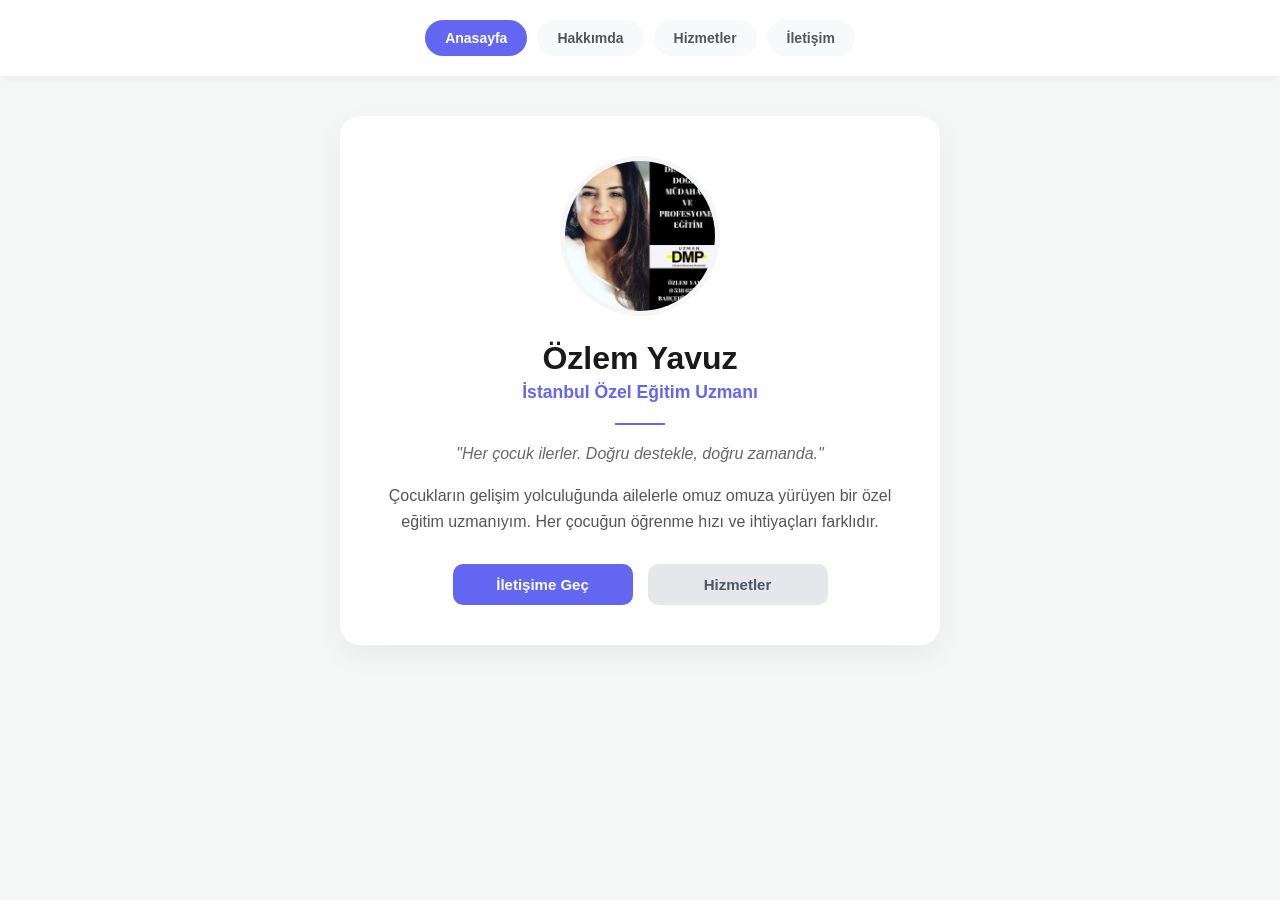
==== commit 213715f8: "Add files via upload" ====
--- a/index.html
+++ b/index.html
@@ -2,7 +2,7 @@
 <html lang="tr">
 <head>
   <meta charset="UTF-8">
-  <meta name="viewport" content="width=device-width, initial-scale=1.0, maximum-scale=1.0, user-scalable=no">
+  <meta name="viewport" content="width=device-width, initial-scale=1.0">
   <title>Özlem Yavuz | Özel Eğitim Uzmanı</title>
   <link rel="stylesheet" href="style.css">
 </head>
@@ -15,31 +15,27 @@
   <a href="iletisim.html">İletişim</a>
 </nav>
 
-<main class="container">
-  <div class="glass-card">
-    <div class="profile-section">
-      <div class="image-wrapper">
-        <img src="profil.jpeg" alt="Özlem Yavuz">
-        <div class="glow"></div>
-      </div>
-    </div>
+<section class="hero">
+  <div class="card">
+    <img src="profil.jpeg" alt="Özlem Yavuz" class="profile-img">
+    <h1>Özlem Yavuz</h1>
+    <p class="subtitle">İstanbul Özel Eğitim Uzmanı</p>
     
-    <div class="content-section">
-      <span class="badge">İstanbul Özel Eğitim</span>
-      <h1>Özlem Yavuz</h1>
-      <p class="tagline">"Her çocuk ilerler. Doğru destekle, doğru zamanda."</p>
-      <p class="description">
-        Çocukların gelişim yolculuğunda bilimsel temelli ve şefkat odaklı yaklaşımlarla ailelerin yanındayım.
-      </p>
-      
-      <div class="cta-group">
-        <a href="iletisim.html" class="btn btn-primary">Hemen İletişime Geç</a>
-        <a href="hizmetler.html" class="btn btn-secondary">Hizmetleri İncele</a>
-      </div>
+    <div class="divider"></div>
+    
+    <p class="quote">"Her çocuk ilerler. Doğru destekle, doğru zamanda."</p>
+    
+    <p class="bio">
+      Çocukların gelişim yolculuğunda ailelerle omuz omuza yürüyen bir özel eğitim uzmanıyım. 
+      Her çocuğun öğrenme hızı ve ihtiyaçları farklıdır.
+    </p>
+
+    <div class="btns">
+      <a href="iletisim.html" class="btn primary">İletişime Geç</a>
+      <a href="hizmetler.html" class="btn secondary">Hizmetler</a>
     </div>
   </div>
-</main>
+</section>
 
-<script src="script.js"></script>
 </body>
 </html>
--- a/style.css
+++ b/style.css
@@ -1,111 +1,109 @@
-@import url('https://fonts.googleapis.com/css2?family=Plus+Jakarta+Sans:wght@400;600;800&display=swap');
-
-:root {
-  --primary: #6366f1;
-  --secondary: #a855f7;
-  --grad: linear-gradient(135deg, var(--primary), var(--secondary));
+* {
+  box-sizing: border-box;
+  margin: 0;
+  padding: 0;
+  font-family: 'Segoe UI', Roboto, Helvetica, Arial, sans-serif;
 }
 
-* { box-sizing: border-box; margin: 0; padding: 0; font-family: 'Plus Jakarta Sans', sans-serif; }
-
-body { 
-  background: #f1f4f9; 
-  color: #1e293b; 
-  overflow-x: hidden; /* Taşmayı engeller */
-  min-height: 100vh;
+body {
+  background: #f4f7f6;
+  color: #333;
+  overflow-x: hidden;
   width: 100%;
 }
 
 /* --- NAVİGASYON --- */
 nav {
-  display: flex; justify-content: center; gap: 8px; padding: 15px;
-  background: rgba(255, 255, 255, 0.8); backdrop-filter: blur(20px);
-  position: sticky; top: 0; z-index: 100; border-bottom: 1px solid rgba(0,0,0,0.05);
+  display: flex;
+  justify-content: center;
+  flex-wrap: wrap;
+  gap: 10px;
+  padding: 20px;
+  background: white;
+  box-shadow: 0 2px 10px rgba(0,0,0,0.05);
 }
 
 nav a {
-  text-decoration: none; padding: 10px 18px; border-radius: 50px;
-  color: #64748b; font-weight: 600; font-size: 13px; transition: 0.3s;
+  text-decoration: none;
+  padding: 10px 20px;
+  border-radius: 25px;
+  color: #555;
+  font-weight: 600;
+  font-size: 14px;
+  transition: 0.3s;
+  background: #f8f9fa;
 }
 
 nav a.active, nav a:hover {
-  background: var(--grad); color: white; box-shadow: 0 10px 20px rgba(99, 102, 241, 0.2);
+  background: #6366f1;
+  color: white;
 }
 
-/* --- ANA KONTEYNER --- */
-.container {
-  padding: 40px 15px;
-  display: flex; justify-content: center; align-items: center;
-  width: 100%;
+/* --- ANA KART (ORTALI YAPI) --- */
+.hero {
+  padding: 40px 20px;
+  display: flex;
+  justify-content: center;
 }
 
-.glass-card {
+.card {
   background: white;
-  border-radius: 40px;
-  padding: 50px;
-  max-width: 950px;
   width: 100%;
-  display: grid;
-  grid-template-columns: 1fr 1.5fr; /* Yan yana dizilim */
-  gap: 40px;
-  box-shadow: 0 30px 60px rgba(0,0,0,0.06);
-  border: 1px solid rgba(255,255,255,0.8);
-  align-items: center;
-  position: relative;
-  overflow: hidden; /* Parlamanın dışa taşmasını engeller */
+  max-width: 600px; /* Çok genişleyip yapıyı bozmaz */
+  padding: 40px 30px;
+  border-radius: 20px;
+  box-shadow: 0 10px 30px rgba(0,0,0,0.05);
+  text-align: center;
 }
 
-/* --- PROFIL ALANI & PARLAMA (GLOW) --- */
-.image-wrapper {
-  position: relative; width: 100%; max-width: 280px; margin: 0 auto;
+.profile-img {
+  width: 160px;
+  height: 160px;
+  border-radius: 50%; /* Tam yuvarlak, daha yumuşak durur */
+  object-fit: cover;
+  margin-bottom: 20px;
+  border: 5px solid #f4f7f6;
 }
 
-.image-wrapper img {
-  width: 100%; border-radius: 35px; position: relative; z-index: 2;
-  box-shadow: 0 15px 35px rgba(0,0,0,0.1);
+h1 { font-size: 2rem; color: #1a1a1a; margin-bottom: 5px; }
+.subtitle { color: #6366f1; font-weight: 600; font-size: 1.1rem; }
+
+.divider {
+  height: 2px;
+  width: 50px;
+  background: #6366f1;
+  margin: 20px auto;
 }
 
-.glow {
-  position: absolute; top: -15%; left: -15%; width: 130%; height: 130%;
-  background: var(--grad); opacity: 0.25; filter: blur(45px); border-radius: 50%; z-index: 1;
+.quote { font-style: italic; color: #666; margin-bottom: 20px; }
+.bio { color: #555; line-height: 1.6; margin-bottom: 30px; }
+
+/* --- BUTONLAR --- */
+.btns {
+  display: flex;
+  gap: 15px;
+  justify-content: center;
 }
 
-/* --- İÇERİK --- */
-.badge {
-  display: inline-block; padding: 6px 14px; background: #eef2ff;
-  color: var(--primary); border-radius: 50px; font-weight: 800; font-size: 11px;
-  margin-bottom: 15px; text-transform: uppercase; letter-spacing: 1px;
+.btn {
+  padding: 12px 25px;
+  border-radius: 10px;
+  text-decoration: none;
+  font-weight: 700;
+  font-size: 15px;
+  transition: 0.3s;
+  flex: 1; /* Eşit genişlikte olurlar */
+  max-width: 180px;
 }
 
-h1 { font-size: clamp(2rem, 5vw, 3.5rem); font-weight: 800; line-height: 1.1; margin-bottom: 15px; }
+.primary { background: #6366f1; color: white; }
+.secondary { background: #e5e7eb; color: #4b5563; }
 
-.tagline { 
-  font-size: 1.1rem; color: var(--primary); font-weight: 600; 
-  margin-bottom: 15px; font-style: italic;
+.btn:hover { transform: translateY(-2px); opacity: 0.9; }
+
+/* --- MOBİL AYAR --- */
+@media (max-width: 500px) {
+  .btns { flex-direction: column; align-items: center; }
+  .btn { width: 100%; max-width: none; }
+  .card { padding: 30px 20px; }
 }
-
-.description { color: #64748b; font-size: 1.05rem; margin-bottom: 30px; }
-
-/* --- BUTONLAR --- */
-.cta-group { display: flex; gap: 12px; }
-
-.btn {
-  padding: 16px 28px; border-radius: 18px; text-decoration: none;
-  font-weight: 700; transition: 0.4s; text-align: center; flex: 1;
-}
-
-.btn-primary { background: var(--grad); color: white; }
-.btn-secondary { background: #f1f5f9; color: #475569; }
-
-.btn:hover { transform: translateY(-5px); box-shadow: 0 15px 30px rgba(99, 102, 241, 0.25); }
-
-/* --- MOBİL AYARLAR (TAŞMAYI SIFIRLAR) --- */
-@media (max-width: 850px) {
-  .glass-card { 
-    grid-template-columns: 1fr; /* Alt alta geçer */
-    padding: 35px 20px; text-align: center; gap: 30px;
-  }
-  .cta-group { flex-direction: column; }
-  .image-wrapper { max-width: 220px; }
-  .container { padding: 20px 10px; }
-}
